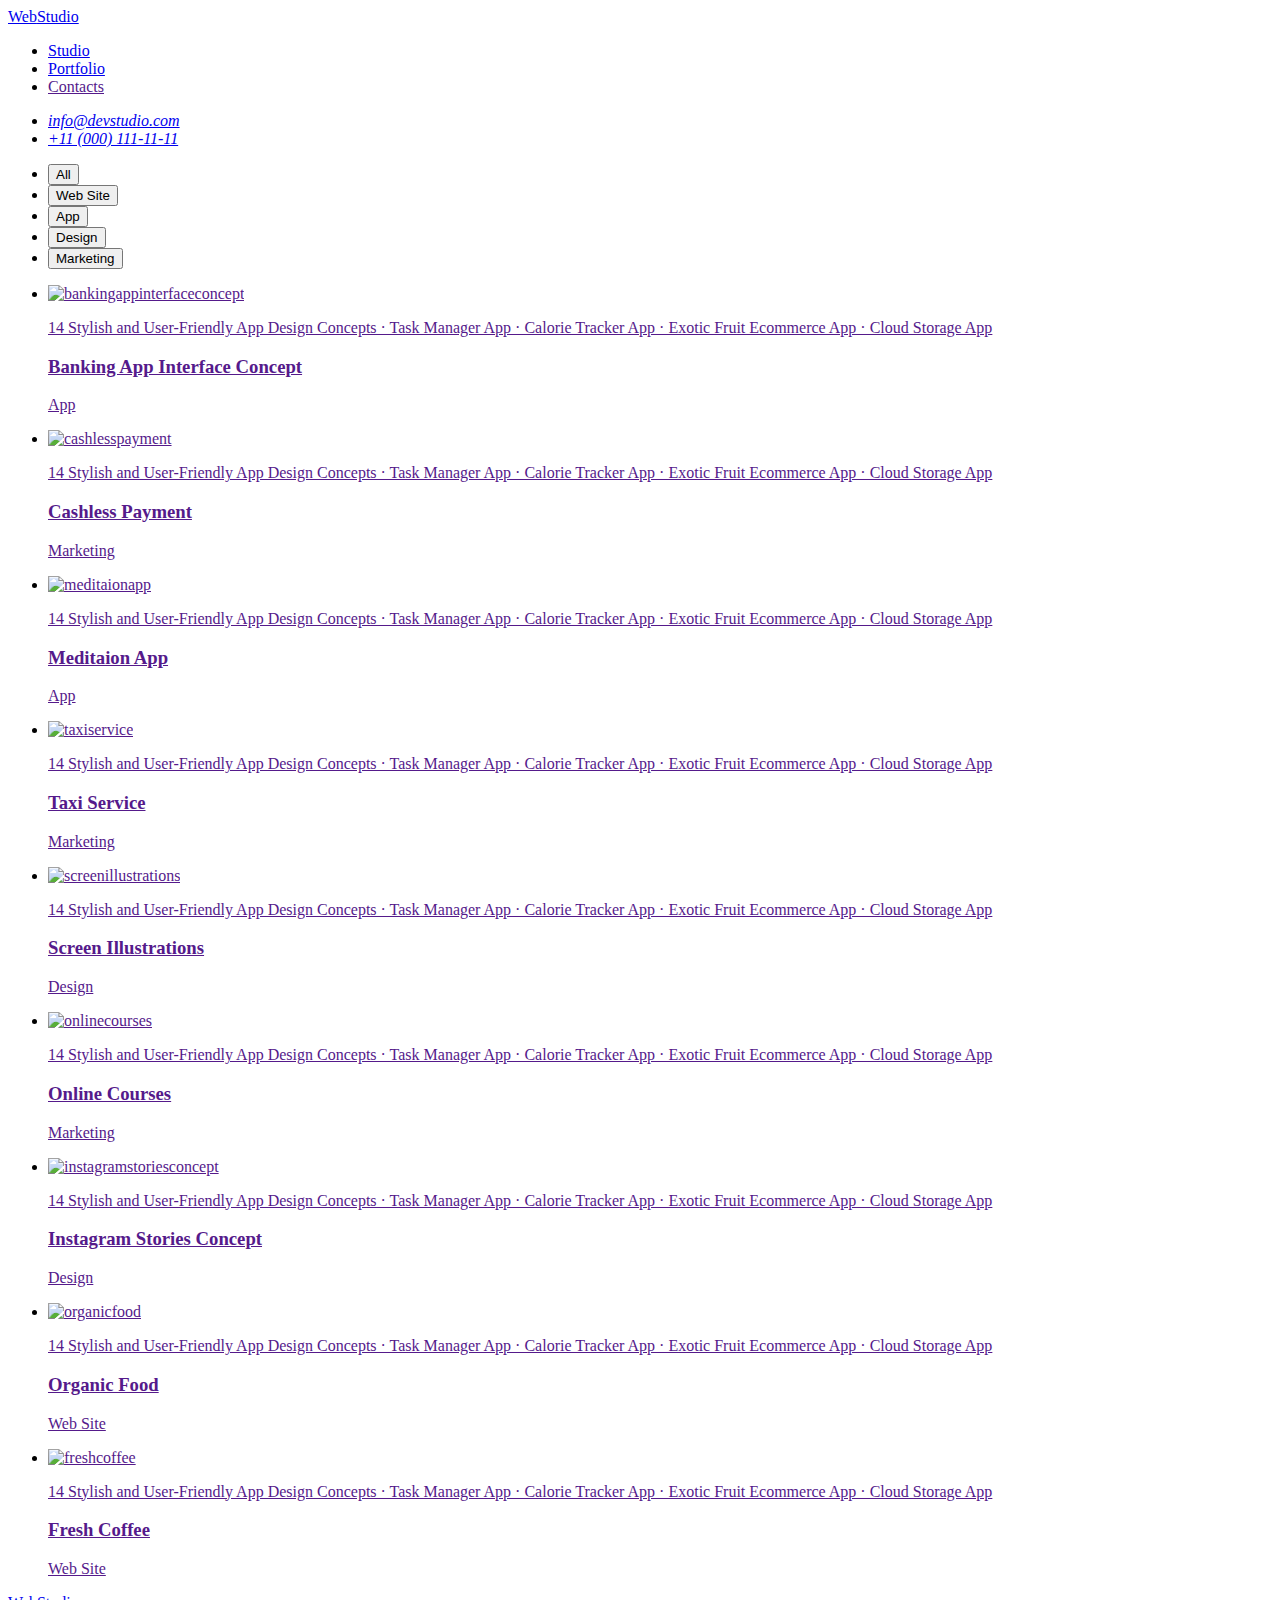
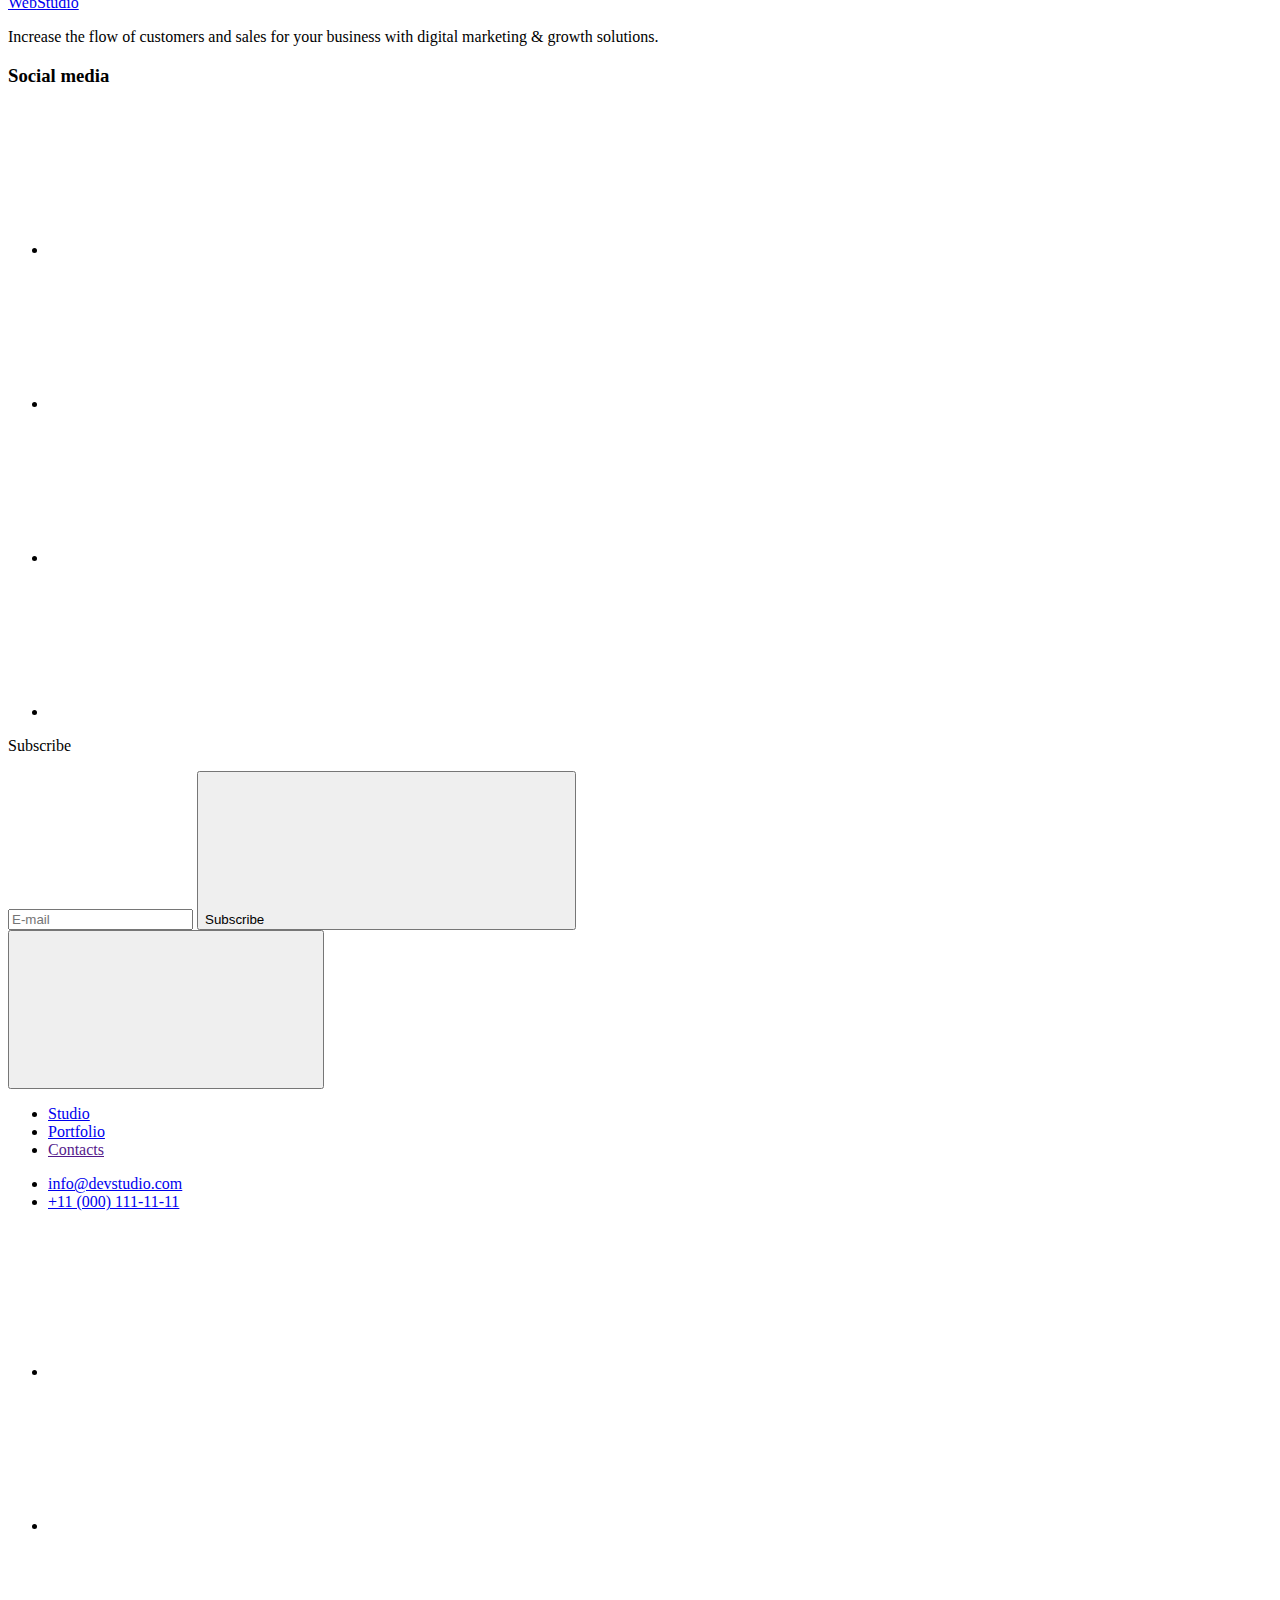
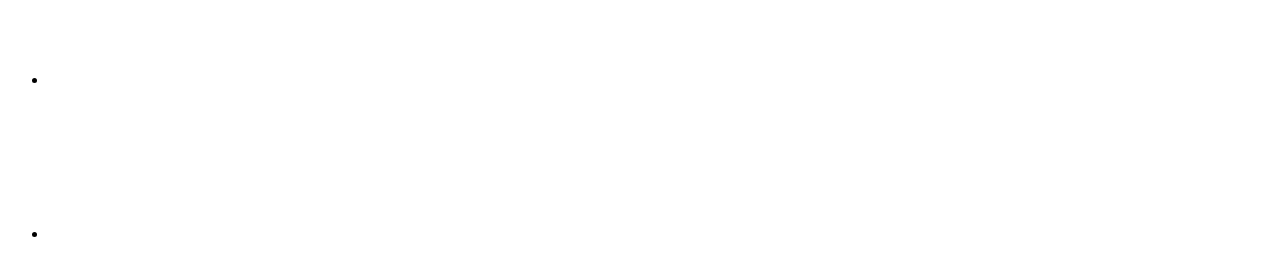
==== portfolio.html @ 9580fcb4 "Add files via upload" ====
<!DOCTYPE html>
<html lang="en">
    <head>
        <meta charset="UTF-8">
        <meta http-equiv="X-UA-Compatible" content="IE=edge">
        <meta name="viewport" content="width=device-width, initial-scale=1.0">
        <link
          rel="stylesheet"
          href="https://cdnjs.cloudflare.com/ajax/libs/modern-normalize/1.1.0/modern-normalize.min.css"
          integrity="sha512-wpPYUAdjBVSE4KJnH1VR1HeZfpl1ub8YT/NKx4PuQ5NmX2tKuGu6U/JRp5y+Y8XG2tV+wKQpNHVUX03MfMFn9Q=="
          crossorigin="anonymous"
          referrerpolicy="no-referrer"
        />
        <link rel="preconnect" href="https://fonts.googleapis.com">
    <link rel="preconnect" href="https://fonts.gstatic.com" crossorigin>
    <link href="https://fonts.googleapis.com/css2?family=Raleway:ital,wght@0,100;0,200;0,300;0,400;0,500;0,600;0,700;0,800;0,900;1,100;1,200;1,300;1,400;1,500;1,600;1,700;1,800;1,900&family=Roboto:ital,wght@0,100;0,300;0,400;0,500;0,700;0,900;1,100;1,300;1,400;1,500;1,700;1,900&display=swap" rel="stylesheet">
        <link rel="stylesheet" href="styles.css/stylescss.css" type="text/css">
            <title>WebStudio</title>
    </head>
    <body >  
            <header>
                <div class="container header-container">  
            <nav class="container-navigation">
                <a href="./index.html" class="logo"><span class="logo-web">Web</span><span class="logo-studio-one">Studio</span></a>
                <ul class="container-nav">
                    <li><a href="index.html" class="nav-list">Studio</a></li>
                    <li><a href="portfolio.html" class="nav-list current line">Portfolio</a></li>
                    <li><a href="" class="nav-list">Contacts</a></li>
                </ul>
            </nav>
            <address class="adress-li">
                <ul class="adress-list">
                <li><a href="mailto:info@devstudio.com" class="contact-list">info@devstudio.com</a></li>
                <li><a href="tel:+110001111111" class="contact-list">+11 (000) 111-11-11</a></li>
                </ul>
            </address>
        </div>
        </header>
    <main>
        <section class="section section-one">
            <div class="container">
                <h1 hidden></h1>
            <ul class="container-button">
                <li><button type="button" class="button">All</button></li>
                <li><button type="button" class="button">Web Site</button></li>
                <li><button type="button" class="button">App</button></li>
                <li><button type="button" class="button">Design</button></li>
                <li><button type="button" class="button">Marketing</button></li>
            </ul>
            <h2 hidden></h2>
            <ul class="examples">
                <li class="examples-card">
                  <a class="projects-link" href="">
                    <div class="project-image">
                      <img src="./images/bankingappinterfaceconcept.jpg" alt="bankingappinterfaceconcept" width="360" height="300">
                      <div class="examples-overlay">
                        <p>
                          14 Stylish and User-Friendly App Design Concepts · Task Manager App · Calorie
                          Tracker App · Exotic Fruit Ecommerce App · Cloud Storage App
                        </p>
                      </div>
                    </div>
                    <div class="card"><h3 class="title-three">Banking App Interface Concept</h3>
                        <p class="example-text">App</p></div>
                      </a>
                  
                </li>
                <li class="examples-card">
                  <a class="projects-link" href="">
                    <div class="project-image">
                      <img src="./images/cashlesspayment.jpg" alt="cashlesspayment" width="360" height="300">
                    <div class="examples-overlay">
                      <p>
                        14 Stylish and User-Friendly App Design Concepts · Task Manager App · Calorie
                        Tracker App · Exotic Fruit Ecommerce App · Cloud Storage App
                      </p>
                    </div>
                    </div>
                    
                    <div class="card">
                      <h3 class="title-three">Cashless Payment</h3>
                        <p class="example-text">Marketing</p>
                      </div>
                      </a>
                    
                </li>
                <li class="examples-card">
                  <a class="projects-link" href="">
                    <div class="project-image"><img src="./images/meditaionapp.jpg" alt="meditaionapp" width="360" height="300">
                      <div class="examples-overlay">
                        <p>
                          14 Stylish and User-Friendly App Design Concepts · Task Manager App · Calorie
                          Tracker App · Exotic Fruit Ecommerce App · Cloud Storage App
                        </p>
                      </div>
                    </div>
                    
                    <div class="card">
                      <h3 class="title-three">Meditaion App</h3>
                        <p class="example-text">App</p>
                      </div>
                      </a>
                    
                </li>
                    <li class="examples-card">
                      <a class="projects-link" href="">
                        <div class="project-image"><img src="./images/taxiservice.jpg" alt="taxiservice" width="360" height="300">
                          <div class="examples-overlay">
                            <p>
                              14 Stylish and User-Friendly App Design Concepts · Task Manager App · Calorie
                              Tracker App · Exotic Fruit Ecommerce App · Cloud Storage App
                            </p>
                          </div>
                        </div>
                        
                        <div class="card"><h3 class="title-three">Taxi Service</h3>
                            <p class="example-text">Marketing</p></div>
                          </a>
                        
                    </li>
                    <li class="examples-card">
                      <a class="projects-link" href="">
                        <div class="project-image">
                          <img src="./images/screenillustrations.jpg" alt="screenillustrations" width="360" height="300">
                        <div class="examples-overlay">
                          <p>
                            14 Stylish and User-Friendly App Design Concepts · Task Manager App · Calorie
                            Tracker App · Exotic Fruit Ecommerce App · Cloud Storage App
                          </p>
                        </div>
                        </div>
                        
                        <div class="card"><h3 class="title-three">Screen Illustrations</h3>
                            <p class="example-text">Design</p></div>
                          </a>
                        
                    </li>
                    <li class="examples-card">
                      <a class="projects-link" href="">
                        <div class="project-image">
                          <img src="./images/onlinecourses.jpg" alt="onlinecourses" width="360" height="300">
                        <div class="examples-overlay">
                          <p>
                            14 Stylish and User-Friendly App Design Concepts · Task Manager App · Calorie
                            Tracker App · Exotic Fruit Ecommerce App · Cloud Storage App
                          </p>
                        </div>
                        </div>
                        
                        <div class="card"><h3 class="title-three">Online Courses</h3>
                            <p class="example-text">Marketing</p></div>
                      </a>
                         
                    </li>
                    <li class="examples-card">
                      <a class="projects-link" href="">
                        <div class="project-image">
                          <img src="./images/instagramstoriesconcept.jpg" alt="instagramstoriesconcept" width="360" height="300">
                        <div class="examples-overlay">
                          <p>
                            14 Stylish and User-Friendly App Design Concepts · Task Manager App · Calorie
                            Tracker App · Exotic Fruit Ecommerce App · Cloud Storage App
                          </p>
                        </div>
                        </div>
                        
                        <div class="card"><h3 class="title-three">Instagram Stories Concept</h3>
                            <p class="example-text">Design</p></div>
                      </a>
                        
                    </li>
                    <li class="examples-card">
                      <a class="projects-link" href="">
                        <div class="project-image">
                          <img src="./images/organicfood.jpg" alt="organicfood" width="360" height="300">
                        <div class="examples-overlay">
                          <p>
                            14 Stylish and User-Friendly App Design Concepts · Task Manager App · Calorie
                            Tracker App · Exotic Fruit Ecommerce App · Cloud Storage App
                          </p>
                        </div>
                        </div>
                        
                        <div class="card"><h3 class="title-three">Organic Food</h3>
                            <p class="example-text">Web Site</p></div>
                      </a>
                        
                    </li>
                    <li class="examples-card">
                      <a class="projects-link" href="">
                        <div class="project-image">
                          <img  src="./images/freshcoffee.jpg" alt="freshcoffee" width="360" height="300">
                        <div class="examples-overlay">
                          <p>
                            14 Stylish and User-Friendly App Design Concepts · Task Manager App · Calorie
                            Tracker App · Exotic Fruit Ecommerce App · Cloud Storage App
                          </p>
                        </div>
                        </div>
                        
                        <div class="card"><h3 class="title-three">Fresh Coffee</h3>
                            <p class="example-text">Web Site</p></div>
                      </a>
                        
                    </li>
            </ul>
        </section>
            </div>
            
    </main>
</body>

<footer class="footer">
  <div class="container big-footer">
          <div class="container-footer">
              <a href="./index.html" class="logo"><span class="logo-web">Web</span><span class="logo-studio-two">Studio</span></a>
              <p class="footer-text">Increase the flow of customers and sales for your business with digital marketing & growth solutions.</p>
          </div>
          <div class="footer-social">
              <h3 class="footer-social-title">Social media</h3>
              <ul class="footer-social-list">
                <li class="footer-social-item">
                  <a class="footer-social-link" href="">
                    <svg class="footer-social-icon">
                      <use href="./images/icons/symbol-defs.svg#icon-instagram"></use>
                    </svg>
                  </a>
                </li>
                <li class="footer-social-item">
                  <a class="footer-social-link" href="">
                    <svg class="footer-social-icon">
                      <use href="./images/icons/symbol-defs.svg#icon-twitter"></use>
                    </svg>
                  </a>
                </li>
                <li class="footer-social-item">
                  <a class="footer-social-link" href=""
                    ><svg class="footer-social-icon">
                      <use href="./images/icons/symbol-defs.svg#icon-facebook"></use>
                    </svg>
                  </a>
                </li>
                <li class="footer-social-item">
                  <a class="footer-social-link" href=""
                    ><svg class="footer-social-icon">
                      <use href="./images/icons/symbol-defs.svg#icon-linkedin"></use>
                    </svg>
                  </a>
                </li>
              </ul>
            </div>
            <div class="footer-subscribe">
              <p class="footer-social-title">Subscribe</p>
              <form class="subscribe-form">
                <input type="email" name="e-mail-footer" class="footer-input" placeholder="E-mail" />
                <button class="subscribe-btn" type="submit">Subscribe
                  <svg class="footer-social-icon">
                    <use href="./images/symbol-defs.svg#icon-icon-send"></use>
                  </svg>
                </button>
              </form>
            </div>
      </div>
      </footer>
      <div class="menu-container js-menu-container" id="mobile-menu">
        <button class="menu-toggle js-close-menu">
          <svg class="icon-close-btn">
            <use href="./images/icons.svg#icon-close-btn"></use>
          </svg>
        </button>
        <div class="mobile-nav">
          <ul class="mobile-menu list">
            <li class="item"><a href="./index.html" class="link">Studio</a></li>
            <li class="item"><a href="./portfolio.html" class="link">Portfolio</a></li>
            <li class="item"><a href="" class="link">Contacts</a></li>
          </ul>
          <ul class="mobile-auth-nav list">
            <li class="item">
              <a href="mailto:info@devstudio.com" class="link mail">info@devstudio.com</a>
            </li>
            <li class="item"><a href="tel:+110001111111" class="tel link">+11 (000) 111-11-11</a></li>
          </ul>
          <ul class="list soc-med-list">
            <li class="item">
              <a href="" class="soc-med-link">
                <svg class="soc-med-icon">
                  <use href="./images/icons.svg#icon-instagram"></use>
                </svg>
              </a>
            </li>
            <li class="item">
              <a href="" class="soc-med-link">
                <svg class="soc-med-icon">
                  <use href="./images/icons.svg#icon-twitter"></use>
                </svg>
              </a>
            </li>
            <li class="item">
              <a href="" class="soc-med-link">
                <svg class="soc-med-icon">
                  <use href="./images/icons.svg#icon-facebook"></use>
                </svg>
              </a>
            </li>
            <li class="item">
              <a href="" class="soc-med-link">
                <svg class="soc-med-icon">
                  <use href="./images/icons.svg#icon-linkedin"></use>
                </svg>
              </a>
            </li>
          </ul>
        </div>
      </div>
      <script src="./js/mobile-menu.js"></script>
      <script src="./js/modal.js"></script>
  
</html>
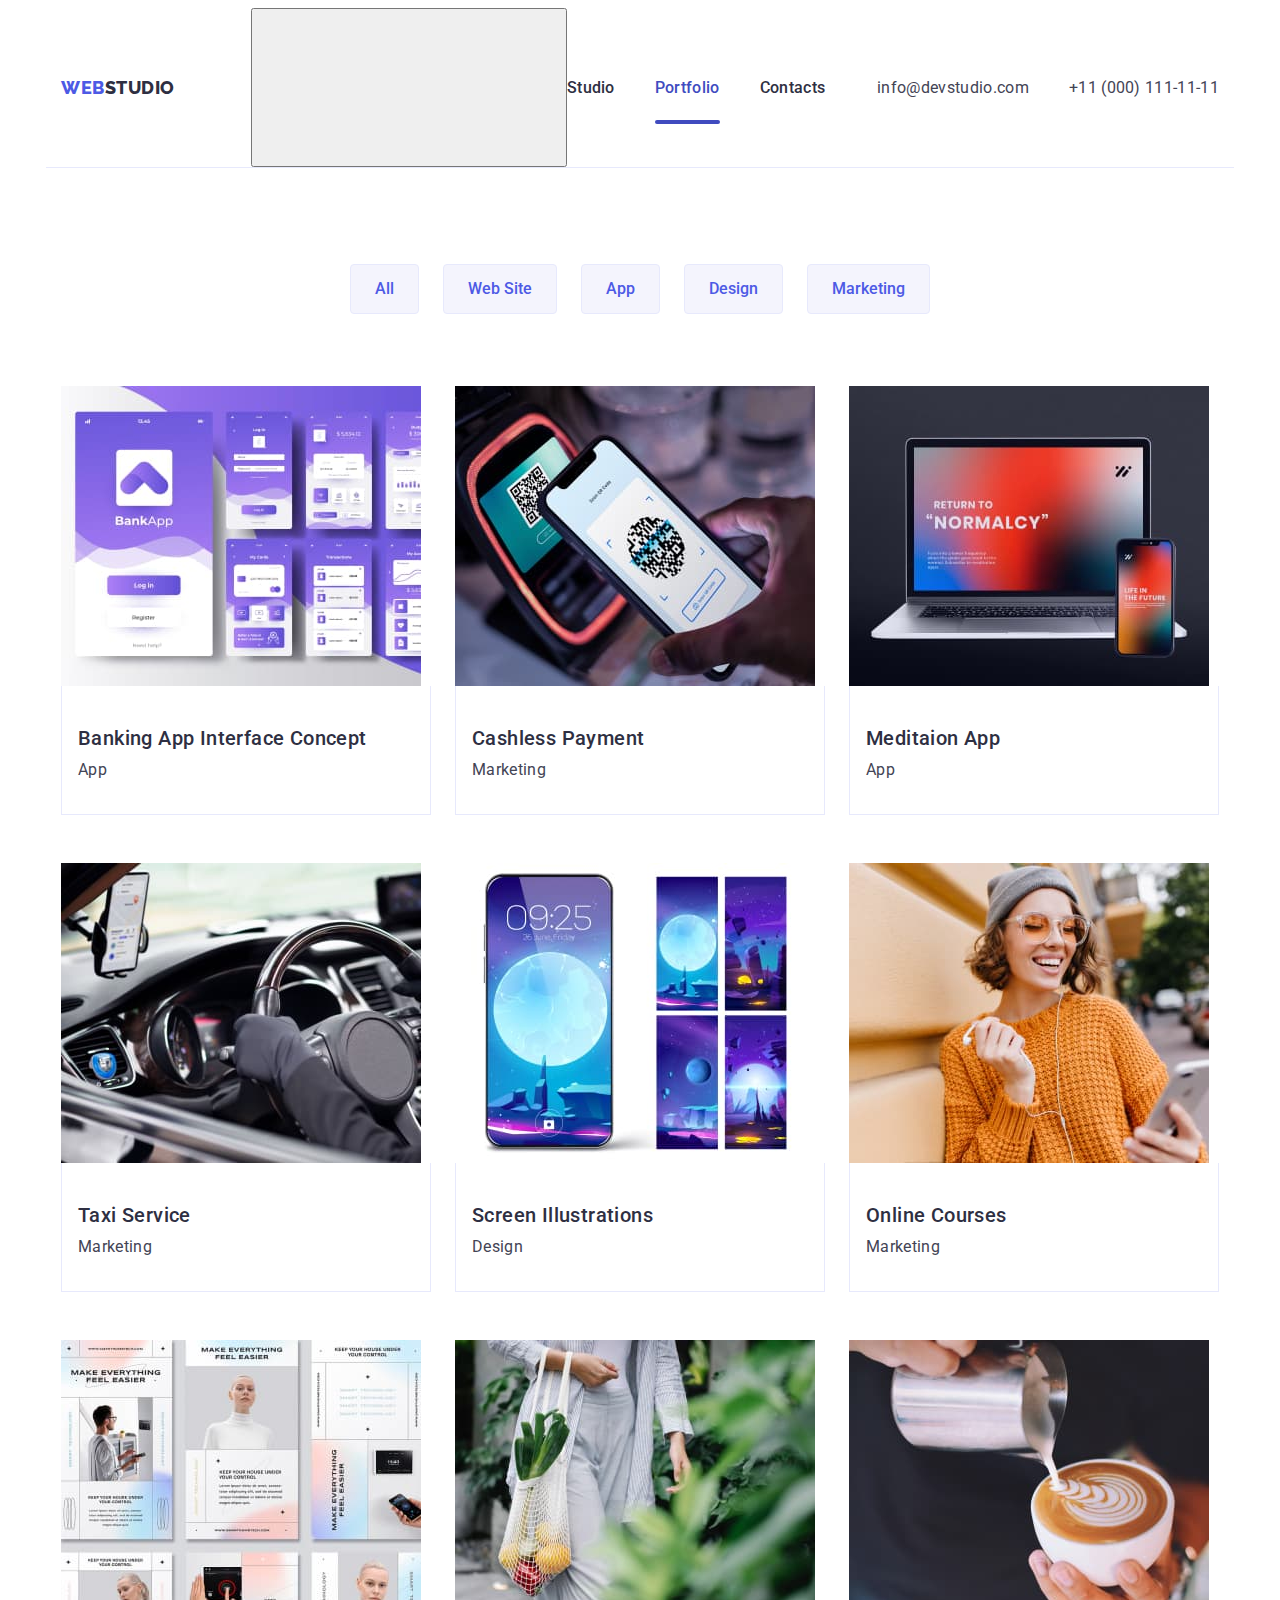
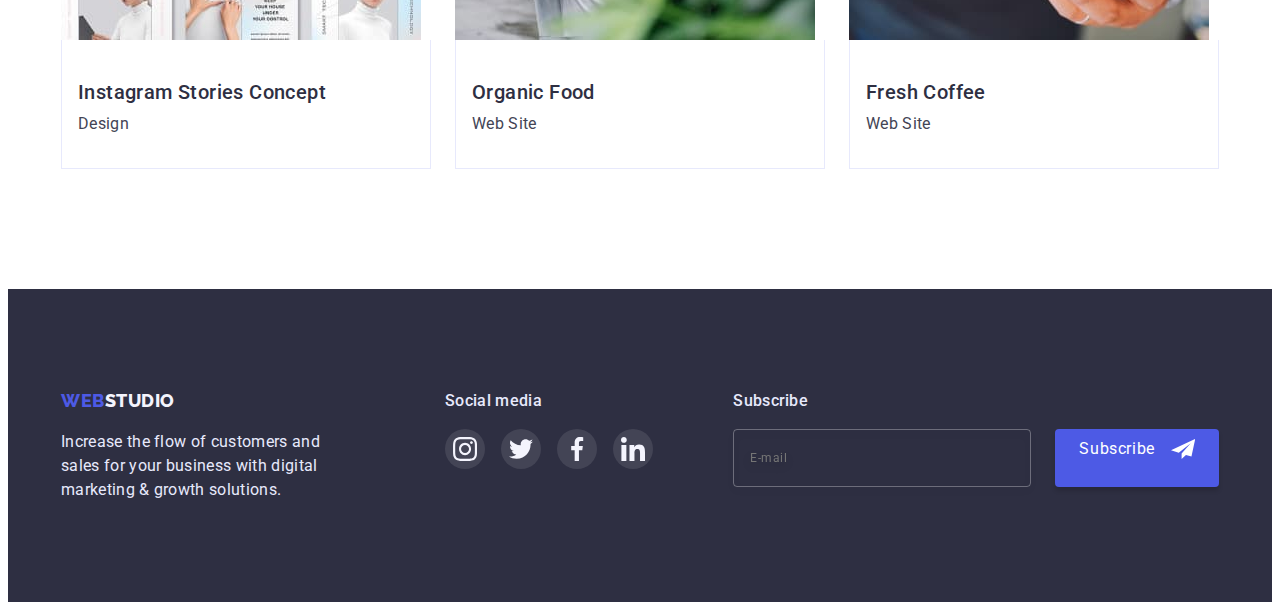
==== commit 7f72d08b: "Add files via upload" ====
--- a/portfolio.html
+++ b/portfolio.html
@@ -22,6 +22,16 @@
                 <div class="container header-container">  
             <nav class="container-navigation">
                 <a href="./index.html" class="logo"><span class="logo-web">Web</span><span class="logo-studio-one">Studio</span></a>
+                <button
+              type="button"
+              class="menu-toggle js-open-menu"
+              aria-expanded="false"
+              aria-controls="mobile-menu"
+            >
+              <svg class="mobile-icon" aria-label="mobile menu switcher">
+                <use href="./images/icons.svg#icon-menu" class="icon-menu"></use>
+              </svg>
+            </button>
                 <ul class="container-nav">
                     <li><a href="index.html" class="nav-list">Studio</a></li>
                     <li><a href="portfolio.html" class="nav-list current line">Portfolio</a></li>
@@ -29,7 +39,7 @@
                 </ul>
             </nav>
             <address class="adress-li">
-                <ul class="adress-list">
+                <ul class="adress-list auth-nav">
                 <li><a href="mailto:info@devstudio.com" class="contact-list">info@devstudio.com</a></li>
                 <li><a href="tel:+110001111111" class="contact-list">+11 (000) 111-11-11</a></li>
                 </ul>
--- a/styles.css/stylescss.css
+++ b/styles.css/stylescss.css
@@ -0,0 +1,914 @@
+body{
+    font-family: 'Roboto', sans-serif ;
+    font-size: 16px;
+    line-height: 1.5;
+    background-color: #FFFFFF;
+    color: #434455;;
+    text-decoration: none;
+    letter-spacing: 0.02em;
+}
+ul{
+    list-style: none;
+    padding: 0;
+    margin: 0;
+}
+:root{
+    --brand-color: #434455;
+    --background-brand: #FFFFFF; 
+    --logo-color-web :#4D5AE5; 
+    --logo-color-studio-two: #F4F4FD;
+    --logo-color-studio-one: #2E2F42;
+    --footer-color: #E7E9FC;
+    --nav-list-header-color: #2E2F42;
+    --bcd-button: #e7e9fc;
+}
+p,
+h1,
+h2,
+h3,
+h4,
+h5,
+h6{
+   margin-top: 0;
+   margin-bottom: 0;
+}
+img{
+    max-width: 100%;
+    height: auto;
+    display: block;
+        
+}
+.container{
+    width: 1158px;
+    padding: 0 15px;
+    margin: 0 auto;
+    max-width: 100%;
+}
+.section{
+    padding-top: 120px;
+    padding-bottom: 120px;
+   }
+.header-container{
+    display: flex;
+    align-items: center;
+    border-bottom: 1px solid #E7E9FC;
+}
+.logo{
+    font-family: 'Raleway', sans-serif ;
+    font-weight: 800;
+    font-size: 18px;
+    line-height: 1.33;
+    text-transform: uppercase;
+    letter-spacing: 0.03em;
+    text-decoration: none;
+    margin-right: 76px;
+}
+.logo-web{
+    color: #4D5AE5;
+    }
+.logo-studio-two{
+    color: #F4F4FD;
+}
+.logo-studio-one{
+    color: #2E2F42;}
+.nav-list{
+    font-weight: 500;
+    font-size: 16px;
+    color: #2E2F42;
+    letter-spacing: 0.02em;
+    line-height: 1.5;  
+    text-decoration: none;
+    list-style: none;
+    padding: 24px 0;
+    display: block;
+    gap: 40px;
+}
+.container-nav{
+    padding: 0px;
+    gap: 40px;
+    display: flex;
+}
+.nav-list:focus,
+.nav-list:hover{
+    color: #404BBF;
+}
+.current {
+  color: #404bbf;
+  position: relative;
+}
+/*.nav-list.current.line::after {
+  content: " ";
+  width: 100%;
+  height: 4px;
+  left: 0;
+  bottom: 0;
+  display: block;
+  background-color: #404bbf ;
+  border-radius: 2px;
+  transition: currentColor;
+  margin-top: 24px;
+}*/
+
+.nav-list.current::after {
+  position: absolute;
+  left: 0;
+  bottom: 0;
+  width: 100%;
+  height: 4px;
+  background-color: currentColor;
+  border-radius: 2px;
+  content: ''
+}
+
+.nav-list:hover::after,
+.nav-list:focus::after {
+  display: inline-block;
+  height: 4px;
+  width: 100%;
+  color: #404bbf;
+} 
+.contact-list{
+    font-size: 16px;
+    color: #434455;
+    text-decoration: none;
+    letter-spacing: 0.02em;
+    line-height: 1.5;
+    list-style: none;
+    display: flex;
+    transition: color 250ms cubic-bezier(0.4, 0, 0.2, 1);
+}
+.container-navigation{
+    display: flex;
+    align-items: center;
+}
+.adress-li{
+    margin-left: auto;
+}
+.adress-list{
+    display: flex;
+    padding: 0px;
+    gap: 40px;
+    font-style: normal;
+
+}
+.contact-list:focus,
+.contact-list:hover{
+    color: #404BBF;
+}
+.hero{
+    background: 
+		linear-gradient(rgba(46, 47, 66, 0.7), rgba(46, 47, 66, 0.7)), url(../images/peopleoffice.jpg)
+		;
+    text-align: center;
+    padding: 188px 0;
+    background-repeat: no-repeat;
+  background-size: 1440px, auto;
+  background-position: center;
+}
+.h-one{
+    letter-spacing: 0.02em;
+    font-size: 56px;
+    line-height: 1.07;
+    color: #FFFFFF;
+    line-height: 1.07;
+    text-align: center;
+    width: 496px;
+    display: block;
+    margin: 0 auto;
+    margin-bottom: 64px;
+
+}
+.button-text{
+    font-family: 'Roboto', sans-serif ;
+    color: #FFFFFF;
+    background-color: #4D5AE5;
+    cursor: pointer;
+    font-weight: 500;
+    letter-spacing: 0.04em;
+    line-height: 1.5;
+    font-size: 16px;
+    padding: 16px 32px;
+    box-shadow: 0px 4px 4px rgba(0, 0, 0, 0.15);
+    margin: 0 auto;
+    display: block;
+    border: none;
+    transition: background-color 250ms cubic-bezier(0.4, 0, 0.2, 1);
+    border-radius: 4px;
+}
+
+.button-text:hover,
+.button-text:focus{
+    background-color: #404BBF;;
+}
+.iconsabout{
+    display: flex;
+    justify-content: center;
+    align-items: center;
+    width: 264px;
+    height: 112px;
+    border-radius: 4px;
+}
+.iconimg-about{
+    width: 64px;
+    height: 64px;
+}
+.container-section-two{
+    color: #434455;
+    display: flex;
+    gap: 24px;
+}
+.tasks{
+    padding-top: 0px;
+}
+.container-feature{
+    flex-basis: calc((100% - 3 * 24px) / 4);
+    
+    
+}
+.title-three{
+    font-weight: 500;
+    font-size: 20px;
+    line-height: 1.2;
+    color: #2E2F42;
+    letter-spacing: 0.02em;
+    margin-bottom: 8px;
+    margin-top: 8px;
+}
+.section-two-text{
+    color: #434455;
+    gap:  24px;
+
+}
+.iconsabout{
+    color: #2E2F42;
+    background: #F4F4FD;
+    display: flex;
+    justify-content: center;
+    width: 264px;
+    height: 112px;
+    border-radius: 4px;
+}
+.iconimg-about{
+    width: 64px;
+    height: 64px;
+}
+.section-three-title-two{
+    font-size: 36px;
+    line-height: 1.11;
+    color: #2E2F42;
+    text-align: center;
+    text-transform: capitalize;
+    margin-bottom: 72px;
+}
+.whatwearedoing{
+    display: flex;
+    gap: 24px;
+
+}
+
+.section-ourteam{
+    background-color: #F4F4FD;
+}
+.ourteam{
+    display: flex;
+    gap: 24px;
+}
+.team{
+    background: #FFFFFF;
+    box-shadow: 0px 1px 6px rgba(46, 47, 66, 0.08), 0px 1px 1px rgba(46, 47, 66, 0.16), 0px 2px 1px rgba(46, 47, 66, 0.08);
+    border-radius: 0px 0px 4px 4px;
+    flex-basis: calc((100% - 3 * 24px) / 4);
+}
+
+.tom-photo,
+.mark-photo,
+.camila-photo,
+.daniel-photo{
+
+    padding-top: 0px;
+}
+.team-social-list {
+    display: flex;
+    justify-content: center;
+    gap: 24px;
+    padding-top: 8px;
+  }
+  .team-social-item {
+    width: 40px;
+    height: 40px;
+    border-radius: 50%;
+  }
+  .team-social-link {
+    display: flex;
+    width: 100%;
+    height: 100%;
+    justify-content: center;
+    align-items: center;
+    background-color: #4d5ae5;
+    border-radius: 50%;
+    transition: background-color 250ms cubic-bezier(0.4, 0, 0.2, 1);
+  }
+  .social-icon {
+    width: 16px;
+    height: 16px;
+    fill: #f4f4fd;
+  }
+  .team-social-link:hover,
+.team-social-link:focus {
+  background-color:#404bbf;
+}
+  
+.section-four-title-two{
+    height: 40px;
+   font-weight: 700;
+    font-size: 36px;
+    line-height: 40px;
+    text-align: center;
+    letter-spacing: 0.02em;
+    text-transform: capitalize;
+    margin-bottom: 72px;
+    
+}
+.section-four-title-three{
+    font-weight: 500;
+    font-size: 20px;
+    color: #2E2F42;
+    letter-spacing: 0.02em;
+    line-height: 1.2;
+    margin-bottom: 8px;
+}
+
+.section-four-container{
+    text-align: center;
+    padding: 32px 0;
+
+}
+.customer-title{
+    margin-bottom: 72px;
+  font-weight: 700;
+  font-size: 36px;
+  line-height: 1.11;
+  color: #2e2f42;
+  text-align: center;
+}
+.customer-section {
+    padding-top: 130px;
+    padding-bottom: 120px;
+  }
+  .customer-list {
+    display: flex;
+    gap: 24px;
+    color: currentColor;
+  }
+  .customer-item {
+    flex-basis: calc((100% - 5 * 24px) / 6);
+    height: 88px;
+    color: currentColor;
+  }
+  
+  .customer-icon-container {
+    display: flex;
+    height: 100%;
+    justify-content: center;
+    align-items: center;
+    color: #8e8f99;
+    
+    border: 1px solid;
+    border-radius: 4px;
+    fill: currentColor;
+    transition: color 250ms cubic-bezier(0.4, 0, 0.2, 1);
+  }
+  .customer-icon {
+    width: 104px;
+    height: 56px;
+  }
+  
+  
+  .customer-icon-container:focus,
+  .customer-icon-container:hover {
+    color: #404bbf;
+  }
+
+.footer{
+    background-color: #2E2F42;
+    color: #E7E9FC;
+    letter-spacing: 0.02em;
+    line-height: 1.5;
+    padding: 100px 0;
+}
+.container-footer{
+    width: 264px;
+    margin-right: 120px;
+}
+.big-footer{
+    display: flex;
+
+}
+.footer-social-title{
+    margin-bottom: 16px;
+    font-weight: 500;
+    font-size: 16px;
+line-height: 24px;
+}
+.footer-text{
+    margin-top: 16px;
+
+}
+.footer-social-list {
+    display: flex;
+    justify-content: center;
+    gap: 16px;
+  }
+  .footer-social-item {
+    width: 40px;
+    height: 40px;
+    border-radius: 50%;
+    background-color: rgba(255, 255, 255, 0.1);
+  }
+  .footer-social-link {
+    display: flex;
+    width: 100%;
+    height: 100%;
+    justify-content: center;
+    align-items: center;
+    border-radius: 50%;
+    transition: background-color 250ms cubic-bezier(0.4, 0, 0.2, 1);
+  }
+  .footer-social-icon {
+    width: 24px;
+    height: 24px;
+    fill: #F4F4FD;
+    background-size: contain;
+  }
+  .footer-social-link:hover,
+  .footer-social-link:focus {
+    background-color: #31d0aa;
+  }
+  .footer-subscribe {
+    margin-left: auto;
+  }
+  .subscribe-form {
+    display: flex;
+    gap: 24px;
+  }
+  
+  .footer-input {
+    width: 264px;
+    height: 40px;
+    padding: 8px 16px;
+    color: #ffffff;
+    background-color: inherit;
+    border: 1px solid rgba(255, 255, 255, 0.3);
+    filter: drop-shadow(0px 4px 4px rgba(0, 0, 0, 0.15));
+    border-radius: 4px;
+    font-family: 'Roboto';
+    font-style: normal;
+    font-weight: 400;
+    font-size: 12px;
+    line-height: 2;
+    letter-spacing: 0.04em;
+  }
+  .subscribe-btn {
+    display: flex;
+    gap: 16px;
+    color:  #ffffff;
+    background-color: #4d5ae5;
+    box-shadow: 0px 4px 4px rgba(0, 0, 0, 0.15);
+    border-radius: 4px;
+    font-family: inherit;
+    font-size: 16px;
+    line-height: 1.5;
+    letter-spacing: 0.04em;
+    padding: 8px 24px;
+    border: none;
+    transition: background-color 250ms cubic-bezier(0.4, 0, 0.2, 1);
+    cursor: pointer;
+  }
+  .subscribe-btn:hover,
+  .subscribe-btn:focus {
+    background-color: #404bbf;
+  }
+  .subscribe-btn-container {
+    display: flex;
+  }
+  
+.section-one{
+    padding-top: 96px;
+}
+.button{
+    background: #F4F4FD;
+    font-family: 'Roboto', sans-serif ;
+    font-weight: 500;
+    color: #4D5AE5;
+    line-height: 1.5;
+    font-size: 16px;
+    background: #F4F4FD;
+    border: 1px solid #E7E9FC;
+    border-radius: 4px;
+    cursor: pointer;
+    padding: 12px 24px;    
+    transition: background-color 250ms cubic-bezier(0.4, 0, 0.2, 1),
+    color 250ms cubic-bezier(0.4, 0, 0.2, 1), box-shadow 250ms cubic-bezier(0.4, 0, 0.2, 1);
+   
+}
+.button:hover,
+.button:focus{
+    background: #404BBF;
+    border-color: #404BBF ;
+    color: #FFFFFF;
+    box-shadow: 0px 3px 1px rgba(0, 0, 0, 0.1), 0px 2px 1px rgba(0, 0, 0, 0.08),
+    0px 2px 2px rgba(0, 0, 0, 0.12);
+}
+.container-button{
+    display: flex;
+    gap: 24px;
+    justify-content: center;
+    margin-top: 0px;
+    margin-bottom: 72px;
+    transition: background-color 250ms cubic-bezier(0.4, 0, 0.2, 1),
+    color 250ms cubic-bezier(0.4, 0, 0.2, 1), box-shadow 250ms cubic-bezier(0.4, 0, 0.2, 1);
+}
+.examples{
+    display: flex;
+    margin-top: 72px;
+    flex-wrap: wrap;
+    gap: 48px 24px;
+    
+}
+.title-three{
+    font-weight: 500;
+    font-size: 20px;
+    color: #2E2F42;
+    letter-spacing: 0.02em;
+    line-height: 1.2;
+    text-decoration: none;
+
+}
+.example-text{
+    color: #434455;
+    line-height: 1.5;
+    letter-spacing: 0.02em;
+    text-decoration: none;
+
+}    
+.project-image {
+    position: relative;
+    overflow: hidden;
+  }
+
+.examples-card{
+ 
+    flex-basis: calc((100% - 2 * 24px) / 3);
+    transition: box-shadow 250ms cubic-bezier(0.4, 0, 0.2, 1);
+}
+.examples-overlay {
+    position: absolute;
+    left: 0;
+    top: 0;
+    width: 100%;
+    height: 100%;
+    padding: 40px 32px;
+    color: #f4f4fd;
+    background-color: #4d5ae5;
+    transform: translateY(101%);
+    transition: transform 250ms cubic-bezier(0.4, 0, 0.2, 1);
+  }
+.examples-card:hover {
+    box-shadow: 0px 1px 6px rgba(46, 47, 66, 0.08), 0px 1px 1px rgba(46, 47, 66, 0.16),
+      0px 2px 1px rgba(46, 47, 66, 0.08);
+}
+.projects-link {
+    text-decoration: none;}
+
+.projects-link:hover
+.examples-overlay {
+    transform: translateY(0);
+    overflow: auto;
+  }
+.card{
+    border: 1px solid #E7E9FC;
+    border-top: none;
+    padding-left: 16px;
+    padding-top: 32px;
+    padding-bottom: 32px;
+}
+.backdrop {
+    position: fixed;
+    top: 0;
+    left: 0;
+    width: 100%;
+    height: 100%;
+    background-color: rgba(46, 47, 66, 0.4);
+    transition: opacity 250ms cubic-bezier(0.4, 0, 0.2, 1),
+      visibility 250ms cubic-bezier(0.4, 0, 0.2, 1);
+  }
+  .backdrop.is-hidden {
+    opacity: 0;
+    visibility: hidden;
+    pointer-events: none;
+  }
+  .modal-window {
+    position: relative;
+    transform: translate(-50%, -50%) scale(1) ;
+    max-width: 408px;
+    border-radius: 4px;
+    background-color: #ffffff;
+    transition: transform 250ms cubic-bezier(0.4, 0, 0.2, 1);
+    top: 50%;
+    left: 50%;
+    padding: 72px 24px 24px;
+    font-size: 12px;
+    line-height: 1.2;
+    letter-spacing: 0.04em;
+    color: #8e8f99;
+  }
+  .backdrop.is-hidden .modal-window {
+    transform: scale(0);
+  }
+  .close-btn {
+    position: absolute;
+    display: flex;
+    align-items: center;
+    justify-content: center;
+    top: 24px;
+    right: 24px;
+    width: 24px;
+    height: 24px;
+    background-color: #e7e9fc;
+    color: #000;
+    border-radius: 50%;
+    border: 1px solid rgba(0, 0, 0, 0.1);
+    transition: background-color 250ms cubic-bezier(0.4, 0, 0.2, 1),
+      color 250ms cubic-bezier(0.4, 0, 0.2, 1);
+      cursor: pointer;
+  }
+  .icon-close-btn {
+    display: block;
+    width: 8px;
+    height: 8px;
+    fill: currentColor;
+  }
+  .close-btn:hover {
+    background-color: #404bbf;
+    color: #ffffff;
+  }
+  .modal-title {
+    margin-bottom: 16px;
+    text-align: center;
+    font-size: 16px;
+    line-height: 1.5;
+    letter-spacing: 0.02em;
+    color: #2e2f42;
+    font-weight: 500;
+  }
+  .form-item {
+    position: relative;
+    
+    margin-bottom: 8px;
+  }
+  
+  .label-item {
+    display: block;
+    margin-bottom: 4px;
+    text-align: left;
+  }
+  .input-item {
+    width: 100%;
+    height: 40px;
+    border: 1px solid rgba(33, 33, 33, 0.2);
+    border-radius: 4px;
+    padding-left: 36px;
+    transition: border-color 250ms cubic-bezier(0.4, 0, 0.2, 1);
+  }
+  .input-item:focus {
+    outline: none;
+    border-color: #4d5ae5;
+  }
+  .input-item:focus + .form-icon {
+    fill: #4d5ae5;
+  }
+
+  .form-icon {
+    position: absolute;
+    top: 26px;
+    left: 16px;
+    width: 18px;
+    height: 24px;
+    transition: border-color 250ms cubic-bezier(0.4, 0, 0.2, 1);
+  }
+  .input-comment {
+    width: 100%;
+    height: 120px;
+    border: 1px solid rgba(33, 33, 33, 0.2);
+    border-radius: 4px;
+    margin-bottom: 8px;
+    padding: 8px 16px;
+    resize: none;
+    overflow: auto;
+    transition: border-color 250ms cubic-bezier(0.4, 0, 0.2, 1);
+  }
+  .input-comment:focus {
+    outline: none;
+    border-color: #4d5ae5;
+  }
+  .input-comment::placeholder {
+    font-size: 12px;
+    line-height: 1.17;
+    letter-spacing: 0.04em;
+    color: rgba(117, 117, 117, 0.5);
+  }
+  .accept-policy-container {
+    position: relative;
+    display: flex;
+    align-items: center;
+    margin-top: 8px;
+    margin-bottom: 24px;
+  }
+  .checkbox-input {
+    appearance: none;
+  }
+  .checkbox-icon {
+    position: absolute;
+    display: inline-block;
+    width: 16px;
+    height: 16px;
+    border-color: #000;
+    border: 2px solid;
+    border-radius: 4px;
+    transition: border-color 250ms cubic-bezier(0.4, 0, 0.2, 1);
+  }
+  .checked-icon {
+    position: absolute;
+    display: none;
+    width: 16px;
+    height: 16px;
+    border: 2px solid #404bbf;
+    border-radius: 4px;
+    transition: display 250ms cubic-bezier(0.4, 0, 0.2, 1);
+  }
+  .checkbox-input:checked + .checked-icon {
+    display: inline-block;
+  }
+  .checkbox-input:checked ~ .checkbox-icon {
+    border-color: #404bbf;
+  }
+  
+  .checkbox-label {
+    position: relative;
+    padding-left: 20px;
+  }
+  .link-policy {
+    color:#4d5ae5;
+  }
+  .order-btn{
+padding: 16px 32px;
+width: 169px;
+height: 56px;
+background: #4D5AE5;
+border-radius: 4px;
+color: #FFFFFF;
+font-weight: 500; 
+font-size: 16px;
+cursor: pointer;
+box-shadow: 0px 4px 4px rgba(0, 0, 0, 0.15);
+border-color: #4D5AE5;
+
+
+}
+/* MOBILE MENU */
+.menu-container {
+  position: fixed;
+  top: 0;
+  left: 0;
+  width: 100%;
+  height: 100%;
+  padding: 80px 50px 40px 40px;
+  background-color: var(--bckground-primery);
+  z-index: 2;
+  transform: translateX(100%);
+  transition: transform 250ms cubic-bezier(0.4, 0, 0.2, 1);
+  overflow-y: hidden;
+  overflow-x: hidden;
+}
+.menu-container.is-open {
+  transform: translateX(0);
+}
+.menu-toggle.js-close-menu {
+  position: absolute;
+  top: 40px;
+  right: 40px;
+  width: 24px;
+  height: 24px;
+  background-color: inherit;
+  color: #000;
+  border: 1px solid rgba(0, 0, 0, 0.1);
+  border-radius: 50%;
+  margin: 0;
+  cursor: pointer;
+  transition: color 250ms cubic-bezier(0.4, 0, 0.2, 1);
+  transition: background-color 250ms cubic-bezier(0.4, 0, 0.2, 1);
+}
+.menu-toggle.js-close-menu:hover,
+.menu-toggle.js-close-menu:focus {
+  background-color: var(--color-accent);
+  color: var(--color-button-sec);
+}
+.mobile-icon-close {
+  display: block;
+  width: 8px;
+  height: 8px;
+  fill: currentColor;
+  margin: 0;
+  position: absolute;
+  top: 50%;
+  left: 50%;
+  transform: translate(-50%, -50%);
+}
+/*.mobile-nav {
+  margin-left: auto;
+  margin-right: auto;
+  display: flex;
+  flex-direction: column;
+  justify-content: space-evenly; 
+}*/
+.mobile-menu .item:not(:last-child) {
+  margin-bottom: 40px;
+}
+.mobile-nav {
+  color: #2e2f42;
+}
+.mobile-menu-link {
+  display: block;
+  color: #2e2f42;
+  font-weight: 500;
+  font-size: 36px;
+  font-weight: 700;
+  line-height: 1.5;
+  letter-spacing: 0.02em;
+  transition: color 250ms cubic-bezier(0.4, 0, 0.2, 1);
+}
+.mobile-menu .current .link {
+  color: #4d5ae5;
+}
+.mobile-menu .link:hover,
+.mobile-menu .link:focus {
+  color: #404bbf;
+}
+.mobile-menu-contacts {
+  position: absolute;
+  left: 40px;
+  bottom: 40px;
+}
+.mobile-auth-nav {
+  margin-bottom: 48px;
+}
+.mobile-auth-nav {
+  color: #2e2f42;
+  transition: color 250ms cubic-bezier(0.4, 0, 0.2, 1);
+  font-size: 20px;
+  line-height: 1.2;
+  font-weight: 500;
+}
+.mobile-auth-nav .link:hover,
+.mobile-auth-nav .link:focus {
+  color: #4d5ae5;
+}
+.mobile-auth-nav .item {
+  margin-bottom: 40px;
+}
+.tel.link {
+  font-size: 36px;
+  font-weight: 600px;
+}
+.soc-med-list {
+  display: flex;
+  flex-wrap: wrap;
+  gap: 56px;
+}
+
+.soc-med-link {
+  width: 40px;
+  height: 40px;
+  display: flex;
+  align-items: center;
+  background-color: #4d5ae5;
+  color: #ffffff;
+  border-radius: 50%;
+  padding: 8px;
+  transition: background-color 250ms cubic-bezier(0.4, 0, 0.2, 1);
+}
+.soc-med-link:hover,
+.soc-med-link:focus {
+  background-color: #404bbf;
+}
+.soc-med-icon {
+  width: 24px;
+  height: 24px;
+  fill: currentColor;
+}
+/*.customer-icon{
+  fill: #2E2F42;;
+}
+.customer-icon:hover{
+  fill: #4D5AE5;;
+}*/
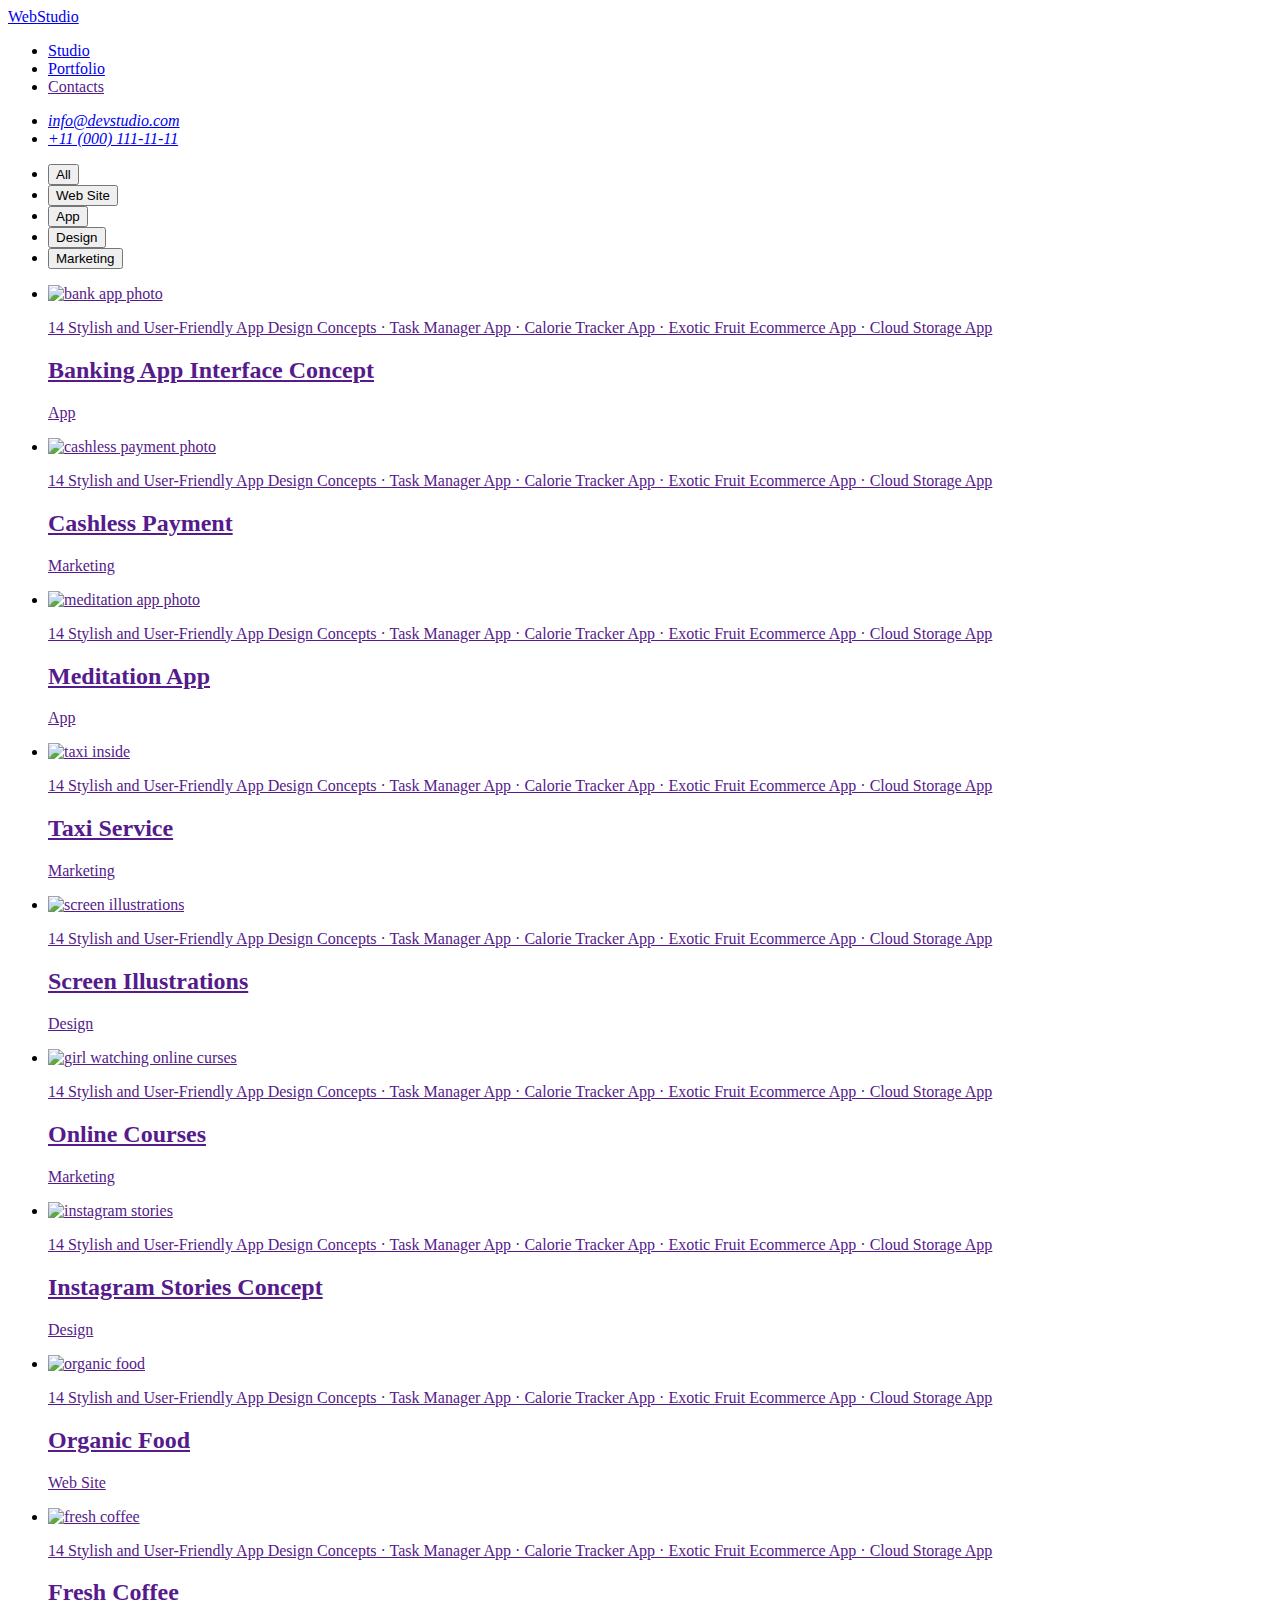
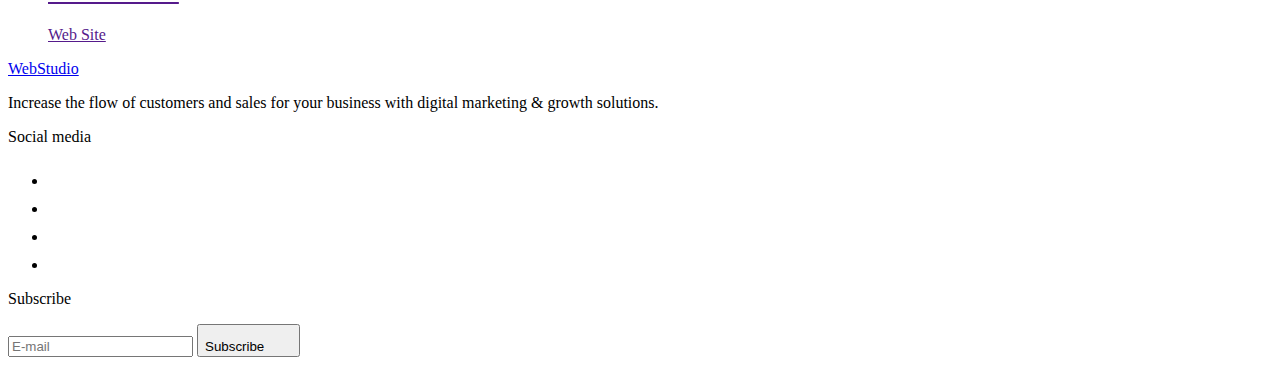
==== commit 8d086a04: "Add files via upload" ====
--- a/portfolio.html
+++ b/portfolio.html
@@ -1,328 +1,331 @@
 <!DOCTYPE html>
 <html lang="en">
-    <head>
-        <meta charset="UTF-8">
-        <meta http-equiv="X-UA-Compatible" content="IE=edge">
-        <meta name="viewport" content="width=device-width, initial-scale=1.0">
-        <link
-          rel="stylesheet"
-          href="https://cdnjs.cloudflare.com/ajax/libs/modern-normalize/1.1.0/modern-normalize.min.css"
-          integrity="sha512-wpPYUAdjBVSE4KJnH1VR1HeZfpl1ub8YT/NKx4PuQ5NmX2tKuGu6U/JRp5y+Y8XG2tV+wKQpNHVUX03MfMFn9Q=="
-          crossorigin="anonymous"
-          referrerpolicy="no-referrer"
-        />
-        <link rel="preconnect" href="https://fonts.googleapis.com">
-    <link rel="preconnect" href="https://fonts.gstatic.com" crossorigin>
-    <link href="https://fonts.googleapis.com/css2?family=Raleway:ital,wght@0,100;0,200;0,300;0,400;0,500;0,600;0,700;0,800;0,900;1,100;1,200;1,300;1,400;1,500;1,600;1,700;1,800;1,900&family=Roboto:ital,wght@0,100;0,300;0,400;0,500;0,700;0,900;1,100;1,300;1,400;1,500;1,700;1,900&display=swap" rel="stylesheet">
-        <link rel="stylesheet" href="styles.css/stylescss.css" type="text/css">
-            <title>WebStudio</title>
-    </head>
-    <body >  
-            <header>
-                <div class="container header-container">  
-            <nav class="container-navigation">
-                <a href="./index.html" class="logo"><span class="logo-web">Web</span><span class="logo-studio-one">Studio</span></a>
-                <button
-              type="button"
-              class="menu-toggle js-open-menu"
-              aria-expanded="false"
-              aria-controls="mobile-menu"
-            >
-              <svg class="mobile-icon" aria-label="mobile menu switcher">
-                <use href="./images/icons.svg#icon-menu" class="icon-menu"></use>
-              </svg>
-            </button>
-                <ul class="container-nav">
-                    <li><a href="index.html" class="nav-list">Studio</a></li>
-                    <li><a href="portfolio.html" class="nav-list current line">Portfolio</a></li>
-                    <li><a href="" class="nav-list">Contacts</a></li>
-                </ul>
-            </nav>
-            <address class="adress-li">
-                <ul class="adress-list auth-nav">
-                <li><a href="mailto:info@devstudio.com" class="contact-list">info@devstudio.com</a></li>
-                <li><a href="tel:+110001111111" class="contact-list">+11 (000) 111-11-11</a></li>
-                </ul>
-            </address>
+  <head>
+    <meta charset="UTF-8" />
+    <meta http-equiv="X-UA-Compatible" content="IE=edge" />
+    <meta name="viewport" content="width=device-width, initial-scale=1.0" />
+    <title>Portfolio</title>
+    <link rel="preconnect" href="https://fonts.googleapis.com" />
+    <link rel="preconnect" href="https://fonts.gstatic.com" crossorigin />
+    <link
+      href="https://fonts.googleapis.com/css2?family=Raleway:wght@800&family=Roboto:wght@400;500;700;900&display=swap"
+      rel="stylesheet"
+    />
+    <link
+      rel="stylesheet"
+      href="https://cdnjs.cloudflare.com/ajax/libs/modern-normalize/1.1.0/modern-normalize.min.css"
+      integrity="sha512-wpPYUAdjBVSE4KJnH1VR1HeZfpl1ub8YT/NKx4PuQ5NmX2tKuGu6U/JRp5y+Y8XG2tV+wKQpNHVUX03MfMFn9Q=="
+      crossorigin="anonymous"
+      referrerpolicy="no-referrer"
+    />
+    <link rel="stylesheet" href="./css/styles.css" />
+  </head>
+  <body>
+    <!-- header -->
+    <header class="header">
+      <div class="container header-container">
+        <nav class="header-navigation">
+          <a href="./index.html" class="header-logo link"
+            >Web<span class="header-logotype">Studio</span></a
+          >
+          <ul class="header-list list">
+            <li class="header-item">
+              <a href="./index.html" class="header-link link">Studio</a>
+            </li>
+            <li class="header-item">
+              <a href="./portfolio.html" class="header-link link current"
+                >Portfolio</a
+              >
+            </li>
+            <li class="header-item">
+              <a href="" class="header-link link">Contacts</a>
+            </li>
+          </ul>
+        </nav>
+        <address class="header-address">
+          <ul class="header-list list">
+            <li class="header-item">
+              <a href="mailto:info@devstudio.com" class="header-contacts link"
+                >info@devstudio.com</a
+              >
+            </li>
+            <li class="header-item">
+              <a href="tel:+110001111111" class="header-contacts link"
+                >+11 (000) 111-11-11</a
+              >
+            </li>
+          </ul>
+        </address>
+      </div>
+    </header>
+    <!-- Main Content -->
+    <main>
+      <!-- Gallery -->
+      <section class="gallery section">
+        <div class="container">
+          <h1 hidden>Gallery</h1>
+          <ul class="gallery-list-btn list">
+            <li class="gallery-item">
+              <button type="button" class="gallery-btn">All</button>
+            </li>
+            <li class="gallery-item">
+              <button type="button" class="gallery-btn">Web Site</button>
+            </li>
+            <li class="gallery-item">
+              <button type="button" class="gallery-btn">App</button>
+            </li>
+            <li class="gallery-item">
+              <button type="button" class="gallery-btn">Design</button>
+            </li>
+            <li class="gallery-item">
+              <button type="button" class="gallery-btn">Marketing</button>
+            </li>
+          </ul>
+          <ul class="gallery-list list">
+            <li class="gallery-second-item">
+              <a href="" class="gallery-link link">
+                <div class="gallery-overlay">
+                  <img
+                    src="./images/bank-app.jpg"
+                    alt="bank app photo"
+                    width="360"
+                  />
+                  <p class="gallery-overlay-text">
+                    14 Stylish and User-Friendly App Design Concepts · Task
+                    Manager App · Calorie Tracker App · Exotic Fruit Ecommerce
+                    App · Cloud Storage App
+                  </p>
+                </div>
+                <div class="gallery-card">
+                  <h2 class="gallery-title">Banking App Interface Concept</h2>
+                  <p class="gallery-text">App</p>
+                </div></a
+              >
+            </li>
+            <li class="gallery-second-item">
+              <a href="" class="gallery-link link">
+                <div class="gallery-overlay">
+                  <img
+                    src="./images/cashless-payment.jpg"
+                    alt="cashless payment photo"
+                    width="360"
+                  />
+                  <p class="gallery-overlay-text">
+                    14 Stylish and User-Friendly App Design Concepts · Task
+                    Manager App · Calorie Tracker App · Exotic Fruit Ecommerce
+                    App · Cloud Storage App
+                  </p>
+                </div>
+                <div class="gallery-card">
+                  <h2 class="gallery-title">Cashless Payment</h2>
+                  <p class="gallery-text">Marketing</p>
+                </div></a
+              >
+            </li>
+            <li class="gallery-second-item">
+              <a href="" class="gallery-link link">
+                <div class="gallery-overlay">
+                  <img
+                    src="./images/meditation-app.jpg"
+                    alt="meditation app photo"
+                    width="360"
+                  />
+                  <p class="gallery-overlay-text">
+                    14 Stylish and User-Friendly App Design Concepts · Task
+                    Manager App · Calorie Tracker App · Exotic Fruit Ecommerce
+                    App · Cloud Storage App
+                  </p>
+                </div>
+                <div class="gallery-card">
+                  <h2 class="gallery-title">Meditation App</h2>
+                  <p class="gallery-text">App</p>
+                </div></a
+              >
+            </li>
+            <li class="gallery-second-item">
+              <a href="" class="gallery-link link">
+                <div class="gallery-overlay">
+                  <img
+                    src="./images/taxi-inside.jpg"
+                    alt="taxi inside"
+                    width="360"
+                  />
+                  <p class="gallery-overlay-text">
+                    14 Stylish and User-Friendly App Design Concepts · Task
+                    Manager App · Calorie Tracker App · Exotic Fruit Ecommerce
+                    App · Cloud Storage App
+                  </p>
+                </div>
+                <div class="gallery-card">
+                  <h2 class="gallery-title">Taxi Service</h2>
+                  <p class="gallery-text">Marketing</p>
+                </div></a
+              >
+            </li>
+            <li class="gallery-second-item">
+              <a href="" class="gallery-link link">
+                <div class="gallery-overlay">
+                  <img
+                    src="./images/screen-illustrations.jpg"
+                    alt="screen illustrations"
+                    width="360"
+                  />
+                  <p class="gallery-overlay-text">
+                    14 Stylish and User-Friendly App Design Concepts · Task
+                    Manager App · Calorie Tracker App · Exotic Fruit Ecommerce
+                    App · Cloud Storage App
+                  </p>
+                </div>
+                <div class="gallery-card">
+                  <h2 class="gallery-title">Screen Illustrations</h2>
+                  <p class="gallery-text">Design</p>
+                </div></a
+              >
+            </li>
+            <li class="gallery-second-item">
+              <a href="" class="gallery-link link">
+                <div class="gallery-overlay">
+                  <img
+                    src="./images/girl-watching-online-curses.jpg"
+                    alt="girl watching online curses"
+                    width="360"
+                  />
+                  <p class="gallery-overlay-text">
+                    14 Stylish and User-Friendly App Design Concepts · Task
+                    Manager App · Calorie Tracker App · Exotic Fruit Ecommerce
+                    App · Cloud Storage App
+                  </p>
+                </div>
+                <div class="gallery-card">
+                  <h2 class="gallery-title">Online Courses</h2>
+                  <p class="gallery-text">Marketing</p>
+                </div></a
+              >
+            </li>
+            <li class="gallery-second-item">
+              <a href="" class="gallery-link link">
+                <div class="gallery-overlay">
+                  <img
+                    src="./images/instagram-stories.jpg"
+                    alt="instagram stories"
+                    width="360"
+                  />
+                  <p class="gallery-overlay-text">
+                    14 Stylish and User-Friendly App Design Concepts · Task
+                    Manager App · Calorie Tracker App · Exotic Fruit Ecommerce
+                    App · Cloud Storage App
+                  </p>
+                </div>
+                <div class="gallery-card">
+                  <h2 class="gallery-title">Instagram Stories Concept</h2>
+                  <p class="gallery-text">Design</p>
+                </div></a
+              >
+            </li>
+            <li class="gallery-second-item">
+              <a href="" class="gallery-link link">
+                <div class="gallery-overlay">
+                  <img
+                    src="./images/organic-food.jpg"
+                    alt="organic food"
+                    width="360"
+                  />
+                  <p class="gallery-overlay-text">
+                    14 Stylish and User-Friendly App Design Concepts · Task
+                    Manager App · Calorie Tracker App · Exotic Fruit Ecommerce
+                    App · Cloud Storage App
+                  </p>
+                </div>
+                <div class="gallery-card">
+                  <h2 class="gallery-title">Organic Food</h2>
+                  <p class="gallery-text">Web Site</p>
+                </div></a
+              >
+            </li>
+            <li class="gallery-second-item">
+              <a href="" class="gallery-link link">
+                <div class="gallery-overlay">
+                  <img
+                    src="./images/fresh-coffee.jpg"
+                    alt="fresh coffee"
+                    width="360"
+                  />
+                  <p class="gallery-overlay-text">
+                    14 Stylish and User-Friendly App Design Concepts · Task
+                    Manager App · Calorie Tracker App · Exotic Fruit Ecommerce
+                    App · Cloud Storage App
+                  </p>
+                </div>
+                <div class="gallery-card">
+                  <h2 class="gallery-title">Fresh Coffee</h2>
+                  <p class="gallery-text">Web Site</p>
+                </div></a
+              >
+            </li>
+          </ul>
         </div>
-        </header>
-    <main>
-        <section class="section section-one">
-            <div class="container">
-                <h1 hidden></h1>
-            <ul class="container-button">
-                <li><button type="button" class="button">All</button></li>
-                <li><button type="button" class="button">Web Site</button></li>
-                <li><button type="button" class="button">App</button></li>
-                <li><button type="button" class="button">Design</button></li>
-                <li><button type="button" class="button">Marketing</button></li>
-            </ul>
-            <h2 hidden></h2>
-            <ul class="examples">
-                <li class="examples-card">
-                  <a class="projects-link" href="">
-                    <div class="project-image">
-                      <img src="./images/bankingappinterfaceconcept.jpg" alt="bankingappinterfaceconcept" width="360" height="300">
-                      <div class="examples-overlay">
-                        <p>
-                          14 Stylish and User-Friendly App Design Concepts · Task Manager App · Calorie
-                          Tracker App · Exotic Fruit Ecommerce App · Cloud Storage App
-                        </p>
-                      </div>
-                    </div>
-                    <div class="card"><h3 class="title-three">Banking App Interface Concept</h3>
-                        <p class="example-text">App</p></div>
-                      </a>
-                  
-                </li>
-                <li class="examples-card">
-                  <a class="projects-link" href="">
-                    <div class="project-image">
-                      <img src="./images/cashlesspayment.jpg" alt="cashlesspayment" width="360" height="300">
-                    <div class="examples-overlay">
-                      <p>
-                        14 Stylish and User-Friendly App Design Concepts · Task Manager App · Calorie
-                        Tracker App · Exotic Fruit Ecommerce App · Cloud Storage App
-                      </p>
-                    </div>
-                    </div>
-                    
-                    <div class="card">
-                      <h3 class="title-three">Cashless Payment</h3>
-                        <p class="example-text">Marketing</p>
-                      </div>
-                      </a>
-                    
-                </li>
-                <li class="examples-card">
-                  <a class="projects-link" href="">
-                    <div class="project-image"><img src="./images/meditaionapp.jpg" alt="meditaionapp" width="360" height="300">
-                      <div class="examples-overlay">
-                        <p>
-                          14 Stylish and User-Friendly App Design Concepts · Task Manager App · Calorie
-                          Tracker App · Exotic Fruit Ecommerce App · Cloud Storage App
-                        </p>
-                      </div>
-                    </div>
-                    
-                    <div class="card">
-                      <h3 class="title-three">Meditaion App</h3>
-                        <p class="example-text">App</p>
-                      </div>
-                      </a>
-                    
-                </li>
-                    <li class="examples-card">
-                      <a class="projects-link" href="">
-                        <div class="project-image"><img src="./images/taxiservice.jpg" alt="taxiservice" width="360" height="300">
-                          <div class="examples-overlay">
-                            <p>
-                              14 Stylish and User-Friendly App Design Concepts · Task Manager App · Calorie
-                              Tracker App · Exotic Fruit Ecommerce App · Cloud Storage App
-                            </p>
-                          </div>
-                        </div>
-                        
-                        <div class="card"><h3 class="title-three">Taxi Service</h3>
-                            <p class="example-text">Marketing</p></div>
-                          </a>
-                        
-                    </li>
-                    <li class="examples-card">
-                      <a class="projects-link" href="">
-                        <div class="project-image">
-                          <img src="./images/screenillustrations.jpg" alt="screenillustrations" width="360" height="300">
-                        <div class="examples-overlay">
-                          <p>
-                            14 Stylish and User-Friendly App Design Concepts · Task Manager App · Calorie
-                            Tracker App · Exotic Fruit Ecommerce App · Cloud Storage App
-                          </p>
-                        </div>
-                        </div>
-                        
-                        <div class="card"><h3 class="title-three">Screen Illustrations</h3>
-                            <p class="example-text">Design</p></div>
-                          </a>
-                        
-                    </li>
-                    <li class="examples-card">
-                      <a class="projects-link" href="">
-                        <div class="project-image">
-                          <img src="./images/onlinecourses.jpg" alt="onlinecourses" width="360" height="300">
-                        <div class="examples-overlay">
-                          <p>
-                            14 Stylish and User-Friendly App Design Concepts · Task Manager App · Calorie
-                            Tracker App · Exotic Fruit Ecommerce App · Cloud Storage App
-                          </p>
-                        </div>
-                        </div>
-                        
-                        <div class="card"><h3 class="title-three">Online Courses</h3>
-                            <p class="example-text">Marketing</p></div>
-                      </a>
-                         
-                    </li>
-                    <li class="examples-card">
-                      <a class="projects-link" href="">
-                        <div class="project-image">
-                          <img src="./images/instagramstoriesconcept.jpg" alt="instagramstoriesconcept" width="360" height="300">
-                        <div class="examples-overlay">
-                          <p>
-                            14 Stylish and User-Friendly App Design Concepts · Task Manager App · Calorie
-                            Tracker App · Exotic Fruit Ecommerce App · Cloud Storage App
-                          </p>
-                        </div>
-                        </div>
-                        
-                        <div class="card"><h3 class="title-three">Instagram Stories Concept</h3>
-                            <p class="example-text">Design</p></div>
-                      </a>
-                        
-                    </li>
-                    <li class="examples-card">
-                      <a class="projects-link" href="">
-                        <div class="project-image">
-                          <img src="./images/organicfood.jpg" alt="organicfood" width="360" height="300">
-                        <div class="examples-overlay">
-                          <p>
-                            14 Stylish and User-Friendly App Design Concepts · Task Manager App · Calorie
-                            Tracker App · Exotic Fruit Ecommerce App · Cloud Storage App
-                          </p>
-                        </div>
-                        </div>
-                        
-                        <div class="card"><h3 class="title-three">Organic Food</h3>
-                            <p class="example-text">Web Site</p></div>
-                      </a>
-                        
-                    </li>
-                    <li class="examples-card">
-                      <a class="projects-link" href="">
-                        <div class="project-image">
-                          <img  src="./images/freshcoffee.jpg" alt="freshcoffee" width="360" height="300">
-                        <div class="examples-overlay">
-                          <p>
-                            14 Stylish and User-Friendly App Design Concepts · Task Manager App · Calorie
-                            Tracker App · Exotic Fruit Ecommerce App · Cloud Storage App
-                          </p>
-                        </div>
-                        </div>
-                        
-                        <div class="card"><h3 class="title-three">Fresh Coffee</h3>
-                            <p class="example-text">Web Site</p></div>
-                      </a>
-                        
-                    </li>
-            </ul>
-        </section>
+      </section>
+    </main>
+    <!-- Footer -->
+    <footer class="footer">
+      <div class="container footer-container">
+        <div class="footer-box">
+          <a href="./index.html" class="footer-link link"
+            >Web<span class="footer-logo">Studio</span></a
+          >
+          <p class="footer-text">
+            Increase the flow of customers and sales for your business with
+            digital marketing & growth solutions.
+          </p>
+        </div>
+        <div class="footer-wrap">
+          <p class="footer-title">Social media</p>
+          <ul class="footer-list list">
+            <li class="footer-item">
+              <a href="" class="footer-soc-link link">
+                <svg class="footer-icon" width="24" height="24">
+                  <use href="./images/icons.svg#icon-instagram"></use>
+                </svg>
+              </a>
+            </li>
+            <li class="footer-item">
+              <a href="" class="footer-soc-link link">
+                <svg class="footer-icon" width="24" height="24">
+                  <use href="./images/icons.svg#icon-twitter"></use>
+                </svg>
+              </a>
+            </li>
+            <li class="footer-item">
+              <a href="" class="footer-soc-link link">
+                <svg class="footer-icon" width="24" height="24">
+                  <use href="./images/icons.svg#icon-facebook"></use>
+                </svg>
+              </a>
+            </li>
+            <li class="footer-item">
+              <a href="" class="footer-soc-link link">
+                <svg class="footer-icon" width="24" height="24">
+                  <use href="./images/icons.svg#icon-linkedin"></use>
+                </svg>
+              </a>
+            </li>
+          </ul>
+        </div>
+        <div class="footer-subscribe">
+          <form class="subscribe-form">
+            <p class="footer-title">Subscribe</p>
+            <div class="subscribe-wrap">
+              <input class="subscribe-input" type="text" placeholder="E-mail" />
+              <button class="footer-btn" type="submit">
+                Subscribe
+                <svg class="footer-sub-icon" width="24" height="24">
+                  <use href="./images/icons.svg#icon-send"></use>
+                </svg>
+              </button>
             </div>
-            
-    </main>
-</body>
-
-<footer class="footer">
-  <div class="container big-footer">
-          <div class="container-footer">
-              <a href="./index.html" class="logo"><span class="logo-web">Web</span><span class="logo-studio-two">Studio</span></a>
-              <p class="footer-text">Increase the flow of customers and sales for your business with digital marketing & growth solutions.</p>
-          </div>
-          <div class="footer-social">
-              <h3 class="footer-social-title">Social media</h3>
-              <ul class="footer-social-list">
-                <li class="footer-social-item">
-                  <a class="footer-social-link" href="">
-                    <svg class="footer-social-icon">
-                      <use href="./images/icons/symbol-defs.svg#icon-instagram"></use>
-                    </svg>
-                  </a>
-                </li>
-                <li class="footer-social-item">
-                  <a class="footer-social-link" href="">
-                    <svg class="footer-social-icon">
-                      <use href="./images/icons/symbol-defs.svg#icon-twitter"></use>
-                    </svg>
-                  </a>
-                </li>
-                <li class="footer-social-item">
-                  <a class="footer-social-link" href=""
-                    ><svg class="footer-social-icon">
-                      <use href="./images/icons/symbol-defs.svg#icon-facebook"></use>
-                    </svg>
-                  </a>
-                </li>
-                <li class="footer-social-item">
-                  <a class="footer-social-link" href=""
-                    ><svg class="footer-social-icon">
-                      <use href="./images/icons/symbol-defs.svg#icon-linkedin"></use>
-                    </svg>
-                  </a>
-                </li>
-              </ul>
-            </div>
-            <div class="footer-subscribe">
-              <p class="footer-social-title">Subscribe</p>
-              <form class="subscribe-form">
-                <input type="email" name="e-mail-footer" class="footer-input" placeholder="E-mail" />
-                <button class="subscribe-btn" type="submit">Subscribe
-                  <svg class="footer-social-icon">
-                    <use href="./images/symbol-defs.svg#icon-icon-send"></use>
-                  </svg>
-                </button>
-              </form>
-            </div>
-      </div>
-      </footer>
-      <div class="menu-container js-menu-container" id="mobile-menu">
-        <button class="menu-toggle js-close-menu">
-          <svg class="icon-close-btn">
-            <use href="./images/icons.svg#icon-close-btn"></use>
-          </svg>
-        </button>
-        <div class="mobile-nav">
-          <ul class="mobile-menu list">
-            <li class="item"><a href="./index.html" class="link">Studio</a></li>
-            <li class="item"><a href="./portfolio.html" class="link">Portfolio</a></li>
-            <li class="item"><a href="" class="link">Contacts</a></li>
-          </ul>
-          <ul class="mobile-auth-nav list">
-            <li class="item">
-              <a href="mailto:info@devstudio.com" class="link mail">info@devstudio.com</a>
-            </li>
-            <li class="item"><a href="tel:+110001111111" class="tel link">+11 (000) 111-11-11</a></li>
-          </ul>
-          <ul class="list soc-med-list">
-            <li class="item">
-              <a href="" class="soc-med-link">
-                <svg class="soc-med-icon">
-                  <use href="./images/icons.svg#icon-instagram"></use>
-                </svg>
-              </a>
-            </li>
-            <li class="item">
-              <a href="" class="soc-med-link">
-                <svg class="soc-med-icon">
-                  <use href="./images/icons.svg#icon-twitter"></use>
-                </svg>
-              </a>
-            </li>
-            <li class="item">
-              <a href="" class="soc-med-link">
-                <svg class="soc-med-icon">
-                  <use href="./images/icons.svg#icon-facebook"></use>
-                </svg>
-              </a>
-            </li>
-            <li class="item">
-              <a href="" class="soc-med-link">
-                <svg class="soc-med-icon">
-                  <use href="./images/icons.svg#icon-linkedin"></use>
-                </svg>
-              </a>
-            </li>
-          </ul>
+          </form>
         </div>
       </div>
-      <script src="./js/mobile-menu.js"></script>
-      <script src="./js/modal.js"></script>
-  
+    </footer>
+  </body>
 </html>